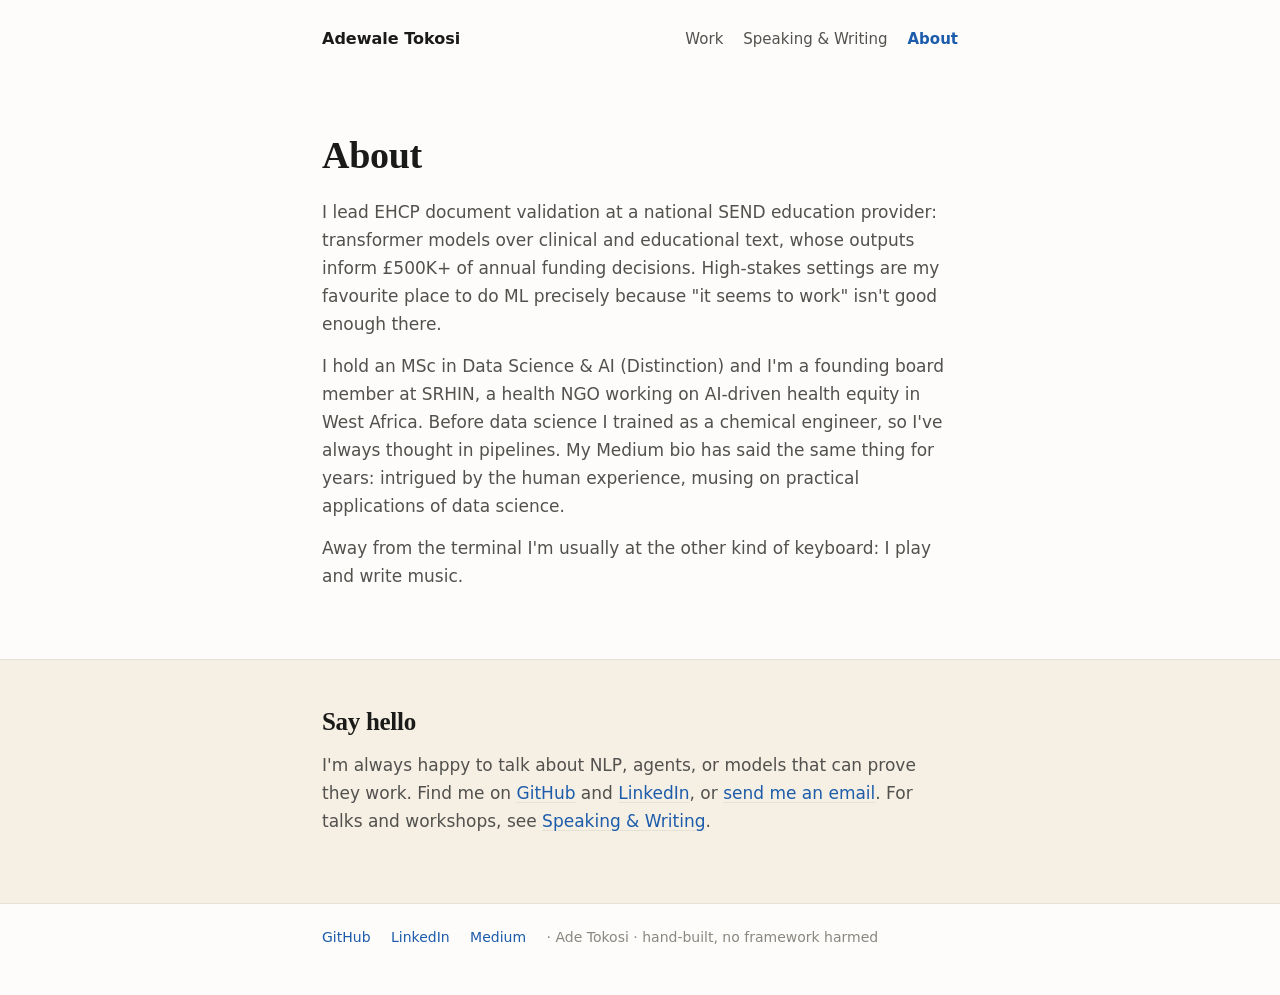
==== about.html @ 1c029161 "Portfolio site: home, work, speaking, about" ====
<!DOCTYPE html>
<html lang="en">
<head>
<meta charset="utf-8">
<meta name="viewport" content="width=device-width, initial-scale=1">
<title>About · Ade Tokosi</title>
<meta name="description" content="About Adewale Tokosi: data scientist and ML engineer working on NLP in high-stakes settings.">
<link rel="stylesheet" href="style.css">
</head>
<body>

<header class="inner">
  <nav>
    <span class="name"><a href="index.html">Adewale Tokosi</a></span>
    <a href="work.html">Work</a>
    <a href="speaking.html">Speaking &amp; Writing</a>
    <a href="about.html" class="here">About</a>
  </nav>
</header>

<section class="fade">
  <div class="inner">
    <h1>About</h1>
    <p style="margin-top:18px">I lead EHCP document validation at a national SEND education provider: transformer models over clinical and educational text, whose outputs inform £500K+ of annual funding decisions. High-stakes settings are my favourite place to do ML precisely because "it seems to work" isn't good enough there.</p>
    <p>I hold an MSc in Data Science &amp; AI (Distinction) and I'm a founding board member at SRHIN, a health NGO working on AI-driven health equity in West Africa. Before data science I trained as a chemical engineer, so I've always thought in pipelines. My Medium bio has said the same thing for years: intrigued by the human experience, musing on practical applications of data science.</p>
    <p>Away from the terminal I'm usually at the other kind of keyboard: I play and write music.</p>
  </div>
</section>

<div class="band fade">
  <div class="inner">
    <h2>Say hello</h2>
    <p>I'm always happy to talk about NLP, agents, or models that can prove they work. Find me on <a href="https://github.com/wale-eth">GitHub</a> and <a href="https://www.linkedin.com/in/adetokosi/">LinkedIn</a>, or <a href="#" class="mailto">send me an email</a>. For talks and workshops, see <a href="speaking.html">Speaking &amp; Writing</a>.</p>
  </div>
</div>

<footer>
  <div class="inner">
    <a href="https://github.com/wale-eth">GitHub</a>
    <a href="https://www.linkedin.com/in/adetokosi/">LinkedIn</a>
    <a href="https://medium.com/@nelsontokosi">Medium</a>
    <span>· Ade Tokosi · hand-built, no framework harmed</span>
  </div>
</footer>

<script data-goatcounter="https://firstseen.goatcounter.com/count" async src="//gc.zgo.at/count.js"></script>
<script src="site.js"></script>
</body>
</html>
---- style.css ----
:root {
  color-scheme: light;
  --page: #fdfcfa;
  --band: #f5efe4;        /* warm beige section band */
  --band-2: #faf6ee;
  --ink: #1a1a19;
  --ink-2: #52514e;
  --muted: #8a877f;
  --line: #e6e1d5;
  --accent: #1c5cab;
}
@media (prefers-color-scheme: dark) {
  :root {
    color-scheme: dark;
    --page: #141412;
    --band: #1c1a15;
    --band-2: #191713;
    --ink: #f2f1ec;
    --ink-2: #c3c2b7;
    --muted: #8a877f;
    --line: #2e2b25;
    --accent: #6da7ec;
  }
}
* { box-sizing: border-box; }
html { scroll-behavior: smooth; }
body {
  margin: 0; background: var(--page); color: var(--ink);
  font-family: system-ui, -apple-system, "Segoe UI", sans-serif;
  font-size: 17px; line-height: 1.65;
}
.inner { max-width: 680px; margin: 0 auto; padding: 0 22px; }
section, .band { padding: 46px 0 54px; }
.band { background: var(--band); border-top: 1px solid var(--line); border-bottom: 1px solid var(--line); }
.band.alt { background: var(--band-2); }

nav {
  display: flex; align-items: baseline; gap: 20px; flex-wrap: wrap;
  padding: 26px 0 12px; font-size: 15px;
}
nav .name { font-weight: 700; margin-right: auto; font-size: 16px; }
nav .name a { color: var(--ink); text-decoration: none; }
nav a { color: var(--ink-2); text-decoration: none; transition: color .18s ease; }
nav a:hover { color: var(--accent); }
nav a.here { color: var(--accent); font-weight: 600; }

h1, h2 {
  font-family: Charter, Georgia, "Times New Roman", serif;
  letter-spacing: -0.3px; line-height: 1.25;
}
h1 { font-size: 38px; margin: 22px 0 0; }
h2 { font-size: 25px; margin: 0 0 14px; }

p { margin: 14px 0; color: var(--ink-2); }
p strong, p b, li b { color: var(--ink); }
a { color: var(--accent); text-decoration: none; }
p a, li a {
  text-decoration: underline; text-decoration-color: var(--line);
  text-underline-offset: 3px; transition: text-decoration-color .18s ease;
}
p a:hover, li a:hover { text-decoration-color: var(--accent); }

.hero { display: flex; gap: 30px; align-items: flex-start; }
.hero .intro { flex: 1; }
.hero .intro p:first-child { margin-top: 4px; }
.portrait {
  width: 190px; border-radius: 14px; flex: none;
  border: 1px solid var(--line); display: block;
}
@media (max-width: 600px) {
  .hero { flex-direction: column-reverse; }
  .portrait { width: 160px; }
}

/* home page pointers */
.pointers { display: grid; gap: 12px; }
.pointer {
  display: block; background: var(--page); border: 1px solid var(--line);
  border-radius: 12px; padding: 14px 18px; color: var(--ink);
  text-decoration: none;
  transition: transform .18s ease, border-color .18s ease;
}
.pointer:hover { transform: translateY(-2px); border-color: var(--accent); }
.pointer b { display: block; font-size: 16px; }
.pointer span { color: var(--ink-2); font-size: 14.5px; }

.work h3 {
  font-family: Charter, Georgia, serif; font-size: 21px;
  margin: 30px 0 6px;
}
.work h3:first-of-type { margin-top: 14px; }
.work h3 a { text-decoration: none; }
.work .metrics { font-size: 14px; color: var(--muted); margin: 2px 0 10px; }
.work .metrics b { color: var(--accent); font-weight: 650; }
.visit { font-size: 15px; font-weight: 600; }
.visit a { margin-right: 16px; }

ul.plain { list-style: none; padding: 0; margin: 14px 0; }
ul.plain li { margin: 12px 0; color: var(--ink-2); }

.figure { margin: 20px 0; }
.figure img { max-height: 340px; max-width: 100%; border-radius: 12px; border: 1px solid var(--line); display: block; }
.figure figcaption { font-size: 13px; color: var(--muted); margin-top: 8px; }

footer {
  padding: 22px 0 46px; color: var(--muted); font-size: 14px;
}
footer a { margin-right: 16px; }

/* gentle entrance animation, honouring reduced-motion */
.fade { opacity: 0; transform: translateY(10px); transition: opacity .55s ease, transform .55s ease; }
.fade.in { opacity: 1; transform: none; }
@media (prefers-reduced-motion: reduce) {
  html { scroll-behavior: auto; }
  .fade { opacity: 1; transform: none; transition: none; }
  .pointer { transition: none; }
}
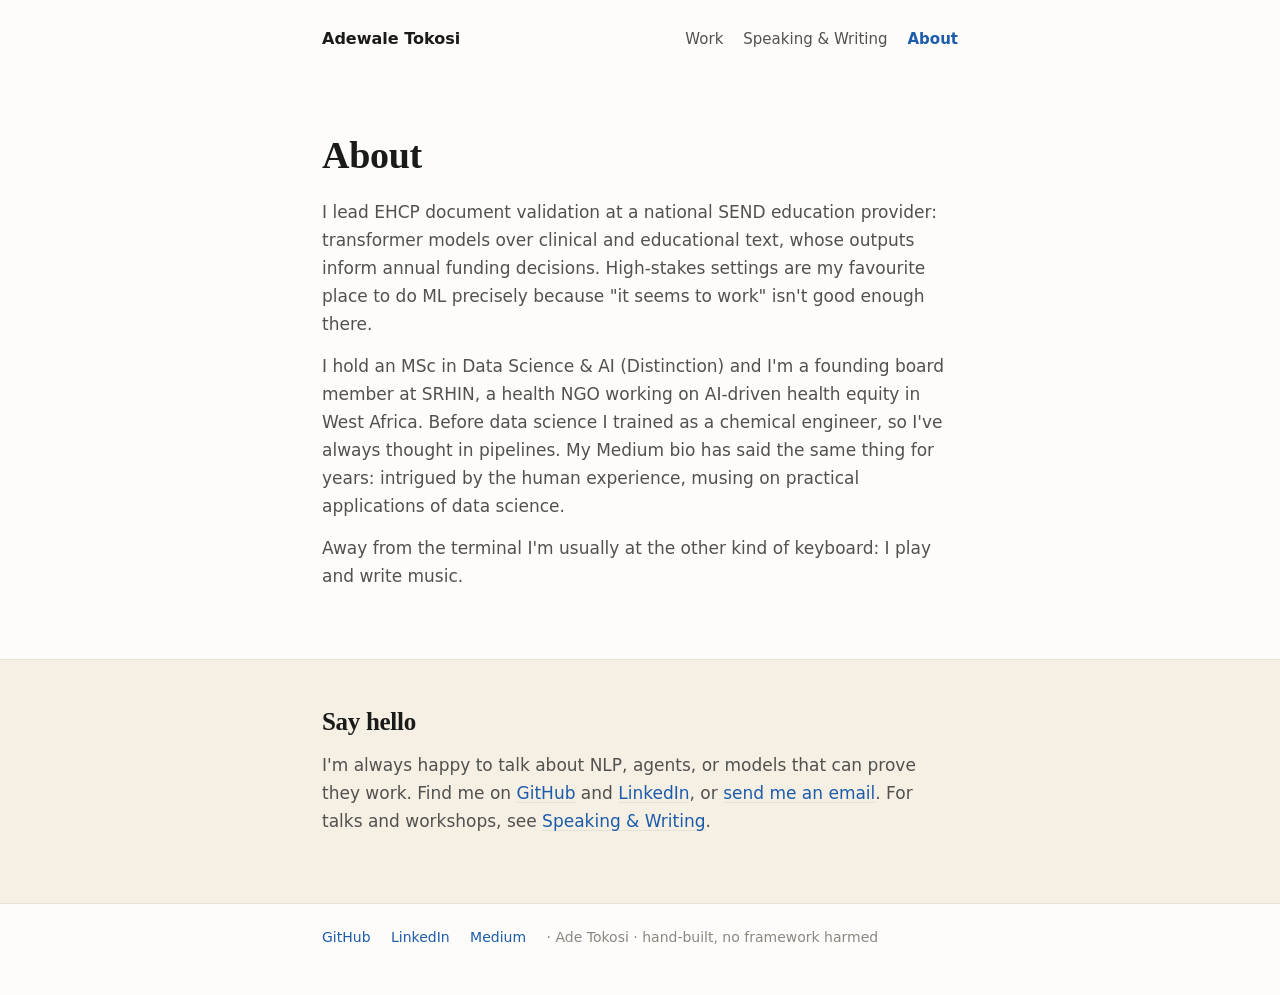
==== commit 7762cc92: "Trim music aside on speaking page; soften funding line" ====
--- a/about.html
+++ b/about.html
@@ -21,7 +21,7 @@
 <section class="fade">
   <div class="inner">
     <h1>About</h1>
-    <p style="margin-top:18px">I lead EHCP document validation at a national SEND education provider: transformer models over clinical and educational text, whose outputs inform £500K+ of annual funding decisions. High-stakes settings are my favourite place to do ML precisely because "it seems to work" isn't good enough there.</p>
+    <p style="margin-top:18px">I lead EHCP document validation at a national SEND education provider: transformer models over clinical and educational text, whose outputs inform annual funding decisions. High-stakes settings are my favourite place to do ML precisely because "it seems to work" isn't good enough there.</p>
     <p>I hold an MSc in Data Science &amp; AI (Distinction) and I'm a founding board member at SRHIN, a health NGO working on AI-driven health equity in West Africa. Before data science I trained as a chemical engineer, so I've always thought in pipelines. My Medium bio has said the same thing for years: intrigued by the human experience, musing on practical applications of data science.</p>
     <p>Away from the terminal I'm usually at the other kind of keyboard: I play and write music.</p>
   </div>
